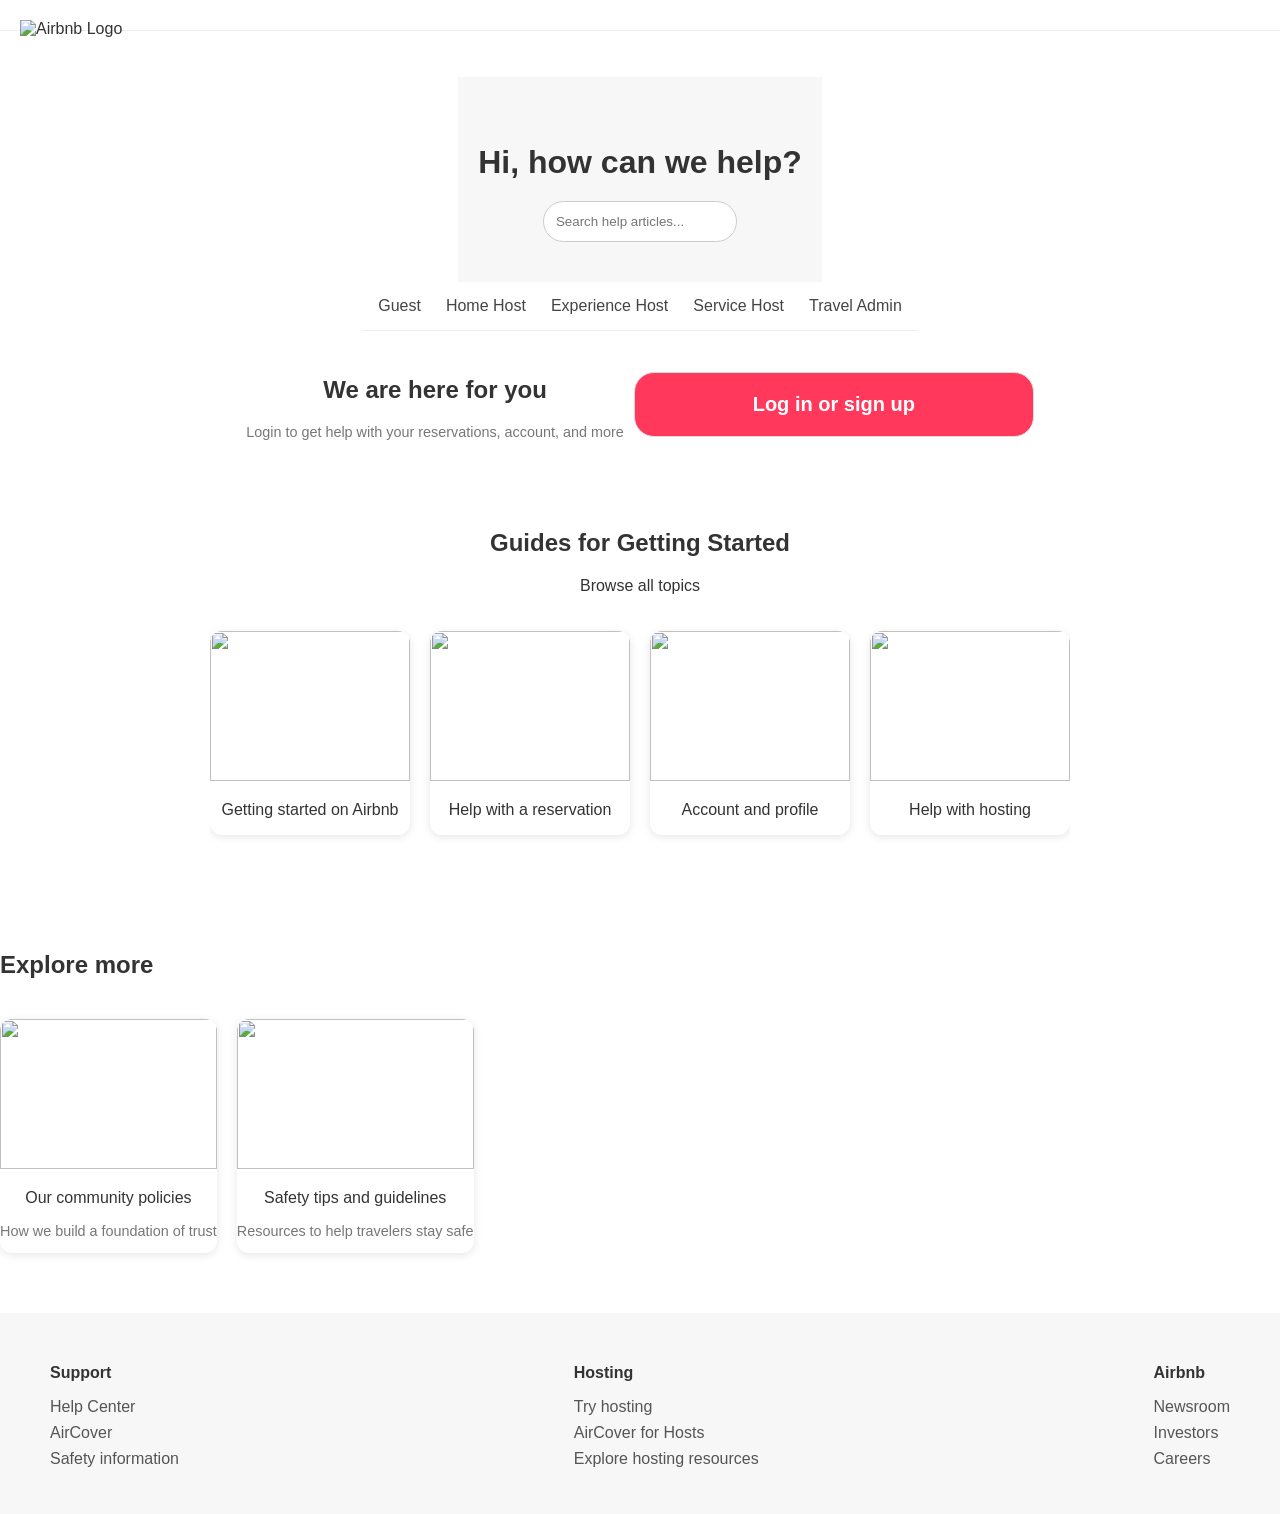
==== help-center.html @ eb3e0f58 "airbnb 2" ====
<!DOCTYPE html>
<html lang="en">
<head>
  <meta charset="UTF-8">
  <meta name="viewport" content="width=device-width, initial-scale=1.0">
  <title>Airbnb Help Center Clone</title>
  <link rel="stylesheet" href="help-center.css">
</head>
<body>

  <!-- Logo -->
  <header class="header-bar">
    <div class="logo">
      <img src="https://1000logos.net/wp-content/uploads/2017/08/Airbnb-logo.jpg" alt="Airbnb Logo">
    </div>
  </header>
   <div class="main-container">

  <!-- Hero Section -->
  <section class="help-hero">
    <h1>Hi, how can we help?</h1>
    <input type="search" placeholder="Search help articles..." class="search-help">
  </section>

  <!-- Navigation Tabs -->
  <nav class="help-nav">
    <a href="#">Guest</a>
    <a href="#">Home Host</a>
    <a href="#">Experience Host</a>
    <a href="#">Service Host</a>
    <a href="#">Travel Admin</a>
  </nav>

  <!-- Welcome + Login/Signup -->
  <section class="welcome-section">
    <div class="welcome-text">
      <h2>We are here for you</h2>
      <p class="subtitle">Login to get help with your reservations, account, and more</p>
    </div>
    <div class="auth-buttons">
      <button class="login-btn">Log in or sign up</button>
     
    </div>
  </section>

  <!-- Guides -->
  <section class="guides">
    <h2>Guides for Getting Started</h2>
    <p class="browse">Browse all topics</p>
    <div class="scroll-container">
      <div class="home-card">
        <img src="https://images.contentstack.io/v3/assets/bltec2ed8e3c4b1e16d/bltfbcc7f32e0cd6ff5/getting-started-on-airbnb-optimized.jpg" alt="">
        <p>Getting started on Airbnb</p>
      </div>
      <div class="home-card">
        <img src="https://images.contentstack.io/v3/assets/bltec2ed8e3c4b1e16d/blt7b9def132e4aa927/help-with-a-reservation-optimized.jpg" alt="">
        <p>Help with a reservation</p>
      </div>
      <div class="home-card">
        <img src="https://images.contentstack.io/v3/assets/bltec2ed8e3c4b1e16d/blt5912675266dfa56f/AC_Guests_HG_EN_S@3x.png" alt="">
        <p>Account and profile</p>
      </div>
      <div class="home-card">
        <img src="https://images.contentstack.io/v3/assets/bltec2ed8e3c4b1e16d/bltc2c41caec93eaf03/help-with-hosting-optimized.jpg" alt="">
        <p>Help with hosting</p>
      </div>
    </div>
  </section>
  </div>
  <div>
    <section class="Explore">
        <h2>Explore more</h2>
        <div class="scroll-container">
      <div class="home-card">
        <img src="https://images.contentstack.io/v3/assets/bltec2ed8e3c4b1e16d/blt6a2935c750dda8a0/6179c6499778eb18575b3c0b/Airbnb-Policy-Web.png" alt="">
        <p>Our community policies</p>
        <p class="subtitle">How we build a foundation of trust</p>
      </div>
      <div class="home-card">
        <img src="https://images.contentstack.io/v3/assets/bltec2ed8e3c4b1e16d/blt93efaa7b7d28041c/Airbnb-Safety-Web.png" alt="">
        <p>Safety tips and guidelines</p>
        <p class="subtitle">Resources to help travelers stay safe</p>
      </div>
    </section>
  </div>

  <!-- Footer -->
  <footer class="help-footer">
    <div class="footer-links">
      <div>
        <h4>Support</h4>
        <ul>
          <li><a href="#">Help Center</a></li>
          <li><a href="#">AirCover</a></li>
          <li><a href="#">Safety information</a></li>
        </ul>
      </div>
      <div>
        <h4>Hosting</h4>
        <ul>
          <li><a href="#">Try hosting</a></li>
          <li><a href="#">AirCover for Hosts</a></li>
          <li><a href="#">Explore hosting resources</a></li>
        </ul>
      </div>
      <div>
        <h4>Airbnb</h4>
        <ul>
          <li><a href="#">Newsroom</a></li>
          <li><a href="#">Investors</a></li>
          <li><a href="#">Careers</a></li>
        </ul>
      </div>
    </div>
  </footer>

</body>
</html>
---- help-center.css ----
body {
  font-family: Arial, sans-serif;
  margin: 0;
  background: #fff;
  color: #333;
}
.logo {
  position: absolute;
  top: 20px;
  left: 20px;
}

/* center everything else */
.main-container {
  display: flex;
  flex-direction: column;
  align-items: center;   /* center horizontally */
  justify-content: center; /* center vertically */
  min-height: 100vh;     /* full height of screen */
  text-align: center;
}
.header-bar {
  padding: 15px 30px;
  border-bottom: 1px solid #eee;
}

.logo img {
  height: 40px;
}

/* Hero */
.help-hero {
  text-align: center;
  padding: 40px 20px;
  background: #f7f7f7;
}

.help-hero h1 {
  margin-bottom: 20px;
  font-size: 2rem;
}

.search-help {
  width: 60%;
  max-width: 500px;
  padding: 12px;
  border-radius: 25px;
  border: 1px solid #ccc;
  outline: none;
}

/* Nav */
.help-nav {
  display: flex;
  justify-content: center;
  gap: 25px;
  padding: 15px;
  border-bottom: 1px solid #eee;
}

.help-nav a {
  text-decoration: none;
  color: #444;
  font-weight: 500;
}

/* Welcome + Auth */
.welcome-section {
  display: flex;
  justify-content: space-between;
  align-items: center;
  padding: 25px 50px;
}

.subtitle {
  color: #777;
  font-size: 0.9rem;
}

.auth-buttons button {
  margin-left: 10px;
  padding: 20px 40px;
  width: 400px;
  border-radius: 20px;
  border: 1px solid #ddd;
  color: white;
  cursor: pointer;
  background:#ff385c;
  font-weight: 700;
  font-size: 20px;
}



/* Guides */
.guides {
  padding: 30px 50px;
}

.scroll-container {
  display: flex;
  gap: 20px;
  overflow-x: auto;
  padding: 20px 0;
}

.home-card {
  min-width: 200px;
  border-radius: 12px;
  overflow: hidden;
  box-shadow: 0 2px 8px rgba(0,0,0,0.1);
  background: white;
  text-align: center;
}

.home-card img {
  width: 100%;
  height: 150px;
  object-fit: cover;
}

/* Footer */
.help-footer {
  background: #f7f7f7;
  padding: 30px 50px;
  margin-top: 40px;
}

.footer-links {
  display: flex;
  justify-content: space-between;
}

.footer-links h4 {
  margin-bottom: 10px;
}

.footer-links ul {
  list-style: none;
  padding: 0;
}

.footer-links ul li {
  margin-bottom: 8px;
}

.footer-links a {
  text-decoration: none;
  color: #555;
}
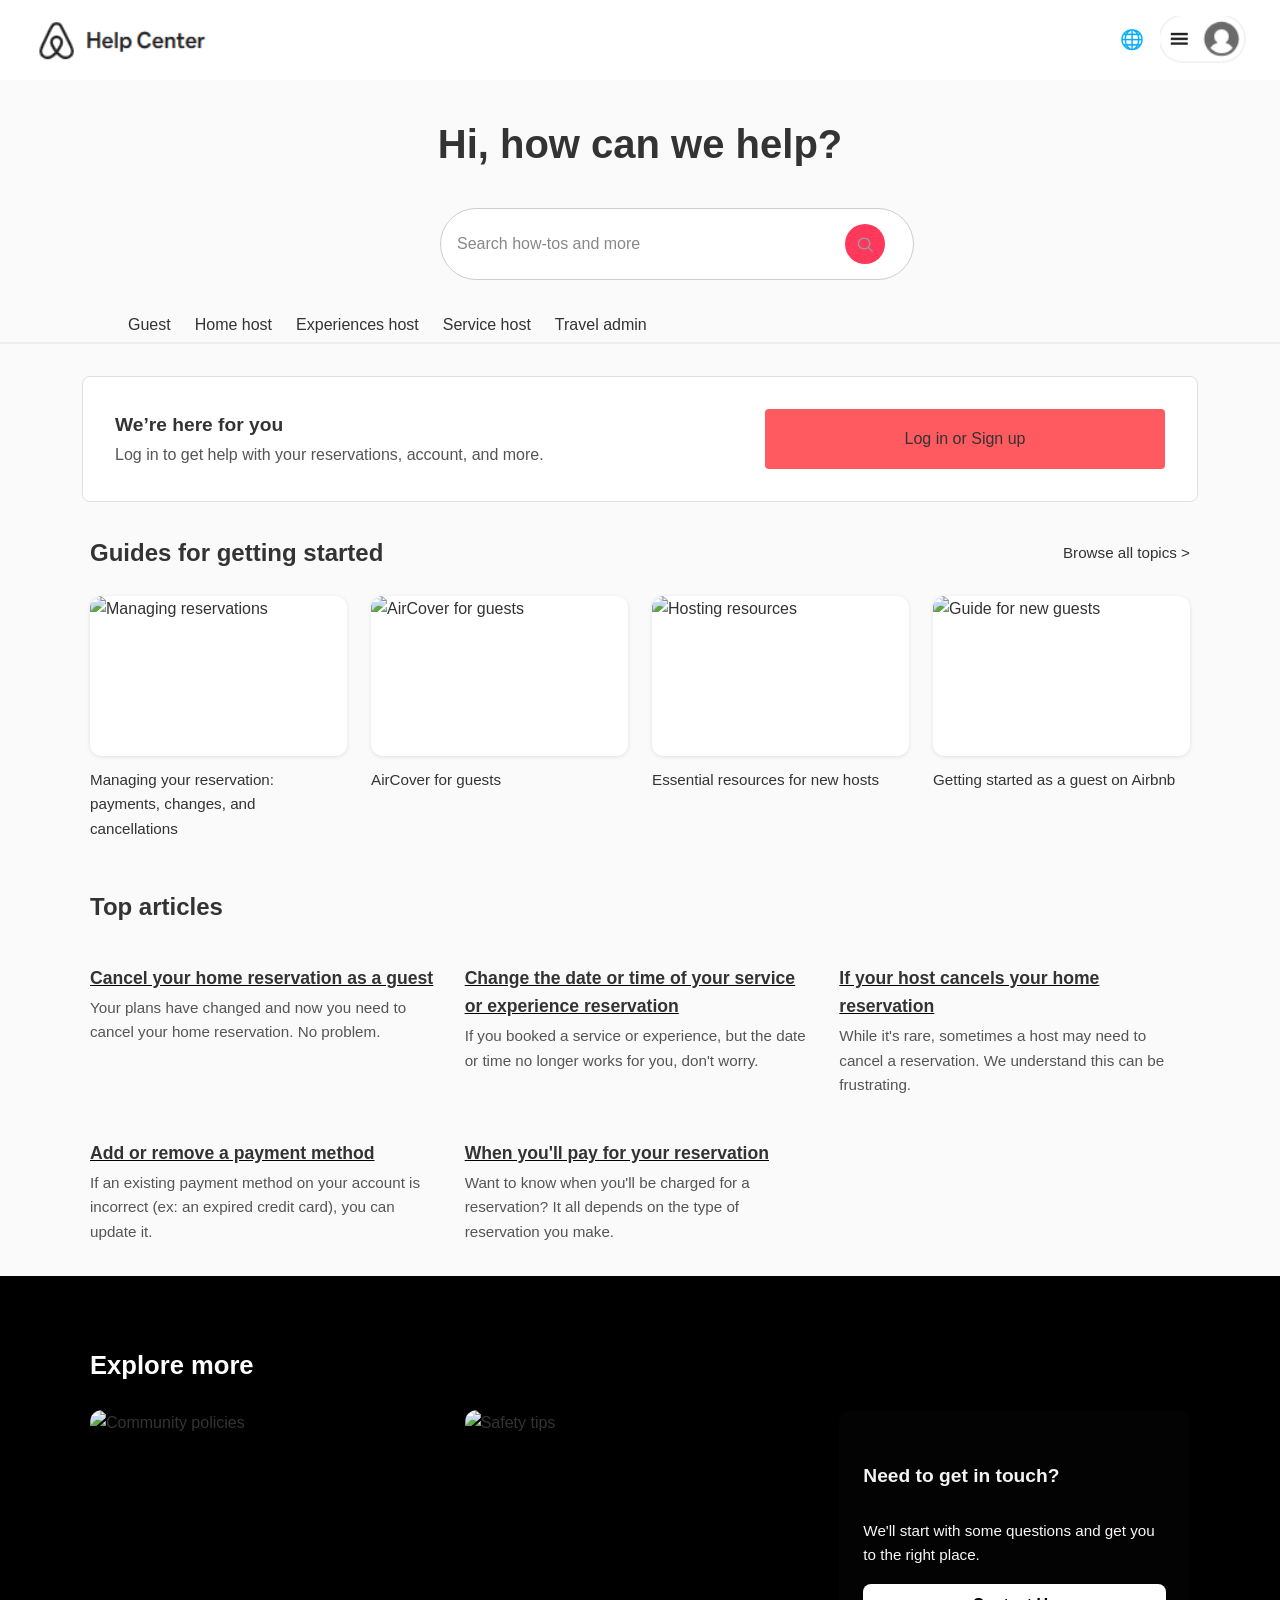
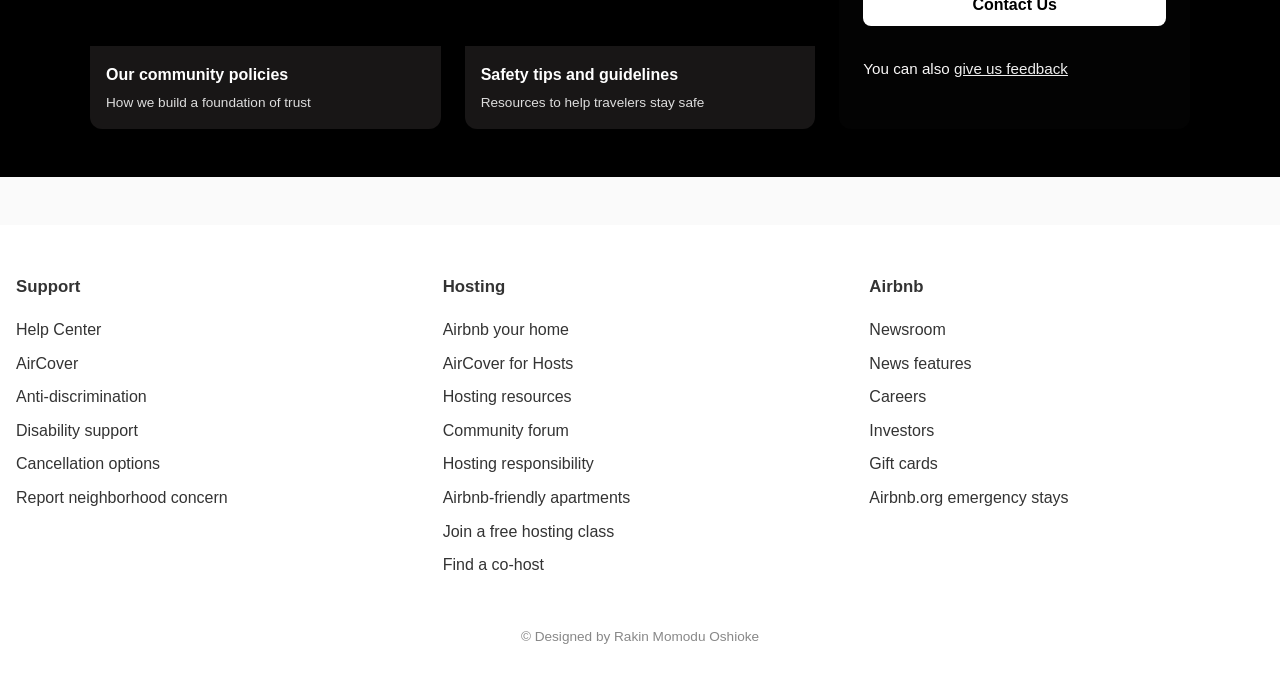
==== commit 012bc3d3: "Updated homepage design and fixed navbar" ====
--- a/help-center.html
+++ b/help-center.html
@@ -3,116 +3,199 @@
 <head>
   <meta charset="UTF-8">
   <meta name="viewport" content="width=device-width, initial-scale=1.0">
-  <title>Airbnb Help Center Clone</title>
+  <title>Airbnb Help Center</title>
   <link rel="stylesheet" href="help-center.css">
 </head>
 <body>
-
-  <!-- Logo -->
-  <header class="header-bar">
+  <!-- Header -->
+  <header>
     <div class="logo">
-      <img src="https://1000logos.net/wp-content/uploads/2017/08/Airbnb-logo.jpg" alt="Airbnb Logo">
-    </div>
+      <img src="Screenshot 2025-08-26 094814.png" alt="Airbnb Logo">
+    </div>
+    <nav class="user-menu" aria-label="User menu">
+      <a href="#" aria-label="Change language">🌐</a>
+      <a href="#"><img src="Screenshot 2025-08-26 094837.png" alt="A"></a>
+    </nav>
   </header>
-   <div class="main-container">
-
-  <!-- Hero Section -->
-  <section class="help-hero">
+
+  <main>
+    <!-- Main Title -->
     <h1>Hi, how can we help?</h1>
-    <input type="search" placeholder="Search help articles..." class="search-help">
-  </section>
-
-  <!-- Navigation Tabs -->
-  <nav class="help-nav">
-    <a href="#">Guest</a>
-    <a href="#">Home Host</a>
-    <a href="#">Experience Host</a>
-    <a href="#">Service Host</a>
-    <a href="#">Travel Admin</a>
-  </nav>
-
-  <!-- Welcome + Login/Signup -->
-  <section class="welcome-section">
-    <div class="welcome-text">
-      <h2>We are here for you</h2>
-      <p class="subtitle">Login to get help with your reservations, account, and more</p>
-    </div>
-    <div class="auth-buttons">
-      <button class="login-btn">Log in or sign up</button>
-     
-    </div>
-  </section>
-
-  <!-- Guides -->
-  <section class="guides">
-    <h2>Guides for Getting Started</h2>
-    <p class="browse">Browse all topics</p>
-    <div class="scroll-container">
-      <div class="home-card">
-        <img src="https://images.contentstack.io/v3/assets/bltec2ed8e3c4b1e16d/bltfbcc7f32e0cd6ff5/getting-started-on-airbnb-optimized.jpg" alt="">
-        <p>Getting started on Airbnb</p>
-      </div>
-      <div class="home-card">
-        <img src="https://images.contentstack.io/v3/assets/bltec2ed8e3c4b1e16d/blt7b9def132e4aa927/help-with-a-reservation-optimized.jpg" alt="">
-        <p>Help with a reservation</p>
-      </div>
-      <div class="home-card">
-        <img src="https://images.contentstack.io/v3/assets/bltec2ed8e3c4b1e16d/blt5912675266dfa56f/AC_Guests_HG_EN_S@3x.png" alt="">
-        <p>Account and profile</p>
-      </div>
-      <div class="home-card">
-        <img src="https://images.contentstack.io/v3/assets/bltec2ed8e3c4b1e16d/bltc2c41caec93eaf03/help-with-hosting-optimized.jpg" alt="">
-        <p>Help with hosting</p>
-      </div>
-    </div>
-  </section>
-  </div>
-  <div>
-    <section class="Explore">
-        <h2>Explore more</h2>
-        <div class="scroll-container">
-      <div class="home-card">
-        <img src="https://images.contentstack.io/v3/assets/bltec2ed8e3c4b1e16d/blt6a2935c750dda8a0/6179c6499778eb18575b3c0b/Airbnb-Policy-Web.png" alt="">
-        <p>Our community policies</p>
-        <p class="subtitle">How we build a foundation of trust</p>
-      </div>
-      <div class="home-card">
-        <img src="https://images.contentstack.io/v3/assets/bltec2ed8e3c4b1e16d/blt93efaa7b7d28041c/Airbnb-Safety-Web.png" alt="">
-        <p>Safety tips and guidelines</p>
-        <p class="subtitle">Resources to help travelers stay safe</p>
+
+    <!-- Search -->
+    <div class="search-bar-button">
+      <div class="search-section">
+        <input type="text" placeholder="Search how-tos and more">
+        <div class="search-icon">
+          <img src="search.png" alt="Search Icon">
+        </div>
+      </div>
+    </div>
+
+    <!-- Navigation -->
+    <nav class="main-nav">
+      <a href="#">Guest</a>
+      <a href="#">Home host</a>
+      <a href="#">Experiences host</a>
+      <a href="#">Service host</a>
+      <a href="#">Travel admin</a>
+    </nav>
+
+   <!-- Sign up -->
+<div class="sign-up">
+  <div class="sign-up-text">
+    <span class="label">We’re here for you</span>
+    <p class="subtext">Log in to get help with your reservations, account, and more.</p>
+  </div>
+  <button><a href="another.html">Log in or Sign up</a></button>
+</div>
+
+
+   <!-- Guides -->
+    <section class="guides-section">
+  <div class="guides-header">
+    <h2>Guides for getting started</h2>
+    <a href="#">Browse all topics &gt;</a>
+  </div>
+
+  <div class="guides">
+    <div class="guide">
+      <div class="guide-card">
+        <img src="https://images.contentstack.io/v3/assets/bltec2ed8e3c4b1e16d/blt7b9def132e4aa927/help-with-a-reservation-optimized.jpg" alt="Managing reservations">
+      </div>
+      <p>Managing your reservation: payments, changes, and cancellations</p>
+    </div>
+
+    <div class="guide">
+      <div class="guide-card">
+        <img src="https://images.contentstack.io/v3/assets/bltec2ed8e3c4b1e16d/blt5912675266dfa56f/AC_Guests_HG_EN_S@3x.png" alt="AirCover for guests">
+      </div>
+      <p>AirCover for guests</p>
+    </div>
+
+    <div class="guide">
+      <div class="guide-card">
+        <img src="https://images.contentstack.io/v3/assets/bltec2ed8e3c4b1e16d/bltc2c41caec93eaf03/help-with-hosting-optimized.jpg" alt="Hosting resources">
+      </div>
+      <p>Essential resources for new hosts</p>
+    </div>
+
+    <div class="guide">
+      <div class="guide-card">
+        <img src="https://images.contentstack.io/v3/assets/bltec2ed8e3c4b1e16d/blt7af0ed915470bd33/how-reviews-work-optimized.jpg" alt="Guide for new guests">
+      </div>
+      <p>Getting started as a guest on Airbnb</p>
+    </div>
+  </div>
+</section>
+
+
+
+    <!-- Top Articles -->
+    <section class="top-articles">
+      
+        <h2>Top articles</h2>
+        <div class="articles-list">
+          <div class="article-item">
+            <h3><a href="">Cancel your home reservation as a guest</a></h3>
+            <p>Your plans have changed and now you need to cancel your home reservation. No problem.</p>
+          </div>
+          <div class="article-item">
+            <h3><a href="#">Change the date or time of your service or experience reservation</a></h3>
+            <p>If you booked a service or experience, but the date or time no longer works for you, don't worry.</p>
+          </div>
+          <div class="article-item">
+            <h3><a href="">If your host cancels your home reservation</a></h3>
+            <p>While it's rare, sometimes a host may need to cancel a reservation. We understand this can be frustrating.</p>
+          </div>
+          <div class="article-item">
+            <h3><a href="">Add or remove a payment method</a></h3>
+            <p>If an existing payment method on your account is incorrect (ex: an expired credit card), you can update it.</p>
+          </div>
+          <div class="article-item">
+            <h3><a href="">When you'll pay for your reservation</a></h3>
+            <p>Want to know when you'll be charged for a reservation? It all depends on the type of reservation you make.</p>
+          </div>
+        </div>
       </div>
     </section>
-  </div>
+
+    <!-- Explore More -->
+<section class="explore-more">
+  <div class="explore-container">
+    <h2 class="section-title">Explore more</h2>
+    <div class="explore-grid">
+      <!-- Card 1 -->
+      <div class="explore-card">
+        <img src="https://images.contentstack.io/v3/assets/bltec2ed8e3c4b1e16d/blt6a2935c750dda8a0/6179c6499778eb18575b3c0b/Airbnb-Policy-Web.png" alt="Community policies">
+        <div class="card-text">
+          <h3>Our community policies</h3>
+          <p>How we build a foundation of trust</p>
+        </div>
+      </div>
+
+      <!-- Card 2 -->
+      <div class="explore-card">
+        <img src="https://images.contentstack.io/v3/assets/bltec2ed8e3c4b1e16d/blt93efaa7b7d28041c/Airbnb-Safety-Web.png" alt="Safety tips">
+        <div class="card-text">
+          <h3>Safety tips and guidelines</h3>
+          <p>Resources to help travelers stay safe</p>
+        </div>
+      </div>
+
+      <!-- Contact Card -->
+      <div class="contacts explore-card">
+        <h3>Need to get in touch?</h3>
+        <p>We'll start with some questions and get you to the right place.</p>
+        <button><a href="contactus.html">Contact Us</a></button>
+        <p>You can also <a href="#">give us feedback</a></p>
+      </div>
+    </div>
+  </div>
+</section>
+
+  </main>
 
   <!-- Footer -->
-  <footer class="help-footer">
-    <div class="footer-links">
+  <footer>
+    <div class="footer-columns">
       <div>
-        <h4>Support</h4>
+        <h3>Support</h3>
         <ul>
           <li><a href="#">Help Center</a></li>
           <li><a href="#">AirCover</a></li>
-          <li><a href="#">Safety information</a></li>
+          <li><a href="#">Anti-discrimination</a></li>
+          <li><a href="#">Disability support</a></li>
+          <li><a href="#">Cancellation options</a></li>
+          <li><a href="#">Report neighborhood concern</a></li>
         </ul>
       </div>
       <div>
-        <h4>Hosting</h4>
+        <h3>Hosting</h3>
         <ul>
-          <li><a href="#">Try hosting</a></li>
+          <li><a href="#">Airbnb your home</a></li>
           <li><a href="#">AirCover for Hosts</a></li>
-          <li><a href="#">Explore hosting resources</a></li>
+          <li><a href="#">Hosting resources</a></li>
+          <li><a href="#">Community forum</a></li>
+          <li><a href="#">Hosting responsibility</a></li>
+          <li><a href="#">Airbnb-friendly apartments</a></li>
+          <li><a href="#">Join a free hosting class</a></li>
+          <li><a href="#">Find a co-host</a></li>
         </ul>
       </div>
       <div>
-        <h4>Airbnb</h4>
+        <h3>Airbnb</h3>
         <ul>
           <li><a href="#">Newsroom</a></li>
+          <li><a href="#">News features</a></li>
+          <li><a href="#">Careers</a></li>
           <li><a href="#">Investors</a></li>
-          <li><a href="#">Careers</a></li>
+          <li><a href="#">Gift cards</a></li>
+          <li><a href="#">Airbnb.org emergency stays</a></li>
         </ul>
       </div>
     </div>
+    <span class="end">&copy; Designed by Rakin Momodu Oshioke</span>
   </footer>
-
 </body>
 </html>
--- a/help-center.css
+++ b/help-center.css
@@ -1,150 +1,442 @@
+/* General Reset & Typography */
 body {
-  font-family: Arial, sans-serif;
+  font-family: 'Circular', -apple-system, BlinkMacSystemFont, sans-serif;
+  color: #333;
+  background-color: #fafafa;
+  line-height: 1.6;
   margin: 0;
-  background: #fff;
+}
+a {
+  text-decoration: none;
   color: #333;
 }
-.logo {
+button {
+  cursor: pointer;
+  border: none;
+  font-family: inherit;
+}
+
+/* Header & Navbar */
+header {
+  background-color: white;
+  padding: 1rem 2rem;
+  display: flex;
+  justify-content: space-between; /* logo left, menu right */
+  align-items: center;            /* keeps everything on the same line */
+}
+
+.logo img {
+  height: 48px;
+  display: block; /* removes tiny bottom whitespace from inline images */
+}
+
+.user-menu {
+  display: flex;       /* line up items horizontally */
+  align-items: center; /* vertically center them */
+}
+
+.user-menu a {
+  margin-left: 1rem;
+  font-size: 1.2rem;
+  display: flex;        /* keeps icon/text aligned */
+  align-items: center;
+}
+
+.user-menu img {
+  height: 48px;
+  display: block;
+}
+
+
+/* Main Title */
+main h1 {
+  text-align: center;
+  font-size: 2.5rem;
+  margin: 2rem 0;
+}
+
+/* Search Bar */
+.search-bar-button {
+  display: flex;
+  justify-content: center;
+  margin: 2rem 0;
+}
+.search-section {
+  position: relative;
+  margin: 0 auto;
+  width:400px;
+}
+.search-section input {
+  width: 100%;
+  height: 70px;
+  padding: 0 3.5rem 0 1rem;
+  border: 1px solid #ccc;
+  border-radius: 50px;
+  font-size: 1rem;
+  background-color: #fff;
+  color: #333;
+}
+.search-section input::placeholder {
+  color: #888;
+}
+.search-section input:focus {
+  outline: none;
+  border-color: #ff5a5f;
+  box-shadow: 0 0 0 3px rgba(255, 90, 95, 0.2);
+}
+.search-icon {
   position: absolute;
-  top: 20px;
-  left: 20px;
-}
-
-/* center everything else */
-.main-container {
-  display: flex;
-  flex-direction: column;
-  align-items: center;   /* center horizontally */
-  justify-content: center; /* center vertically */
-  min-height: 100vh;     /* full height of screen */
-  text-align: center;
-}
-.header-bar {
-  padding: 15px 30px;
-  border-bottom: 1px solid #eee;
-}
-
-.logo img {
+  top: 50%;
+  right:-45px;
+  transform: translateY(-50%);
+  background: #ff385c;
+  border-radius: 50%;
+  width: 40px;
   height: 40px;
-}
-
-/* Hero */
-.help-hero {
-  text-align: center;
-  padding: 40px 20px;
-  background: #f7f7f7;
-}
-
-.help-hero h1 {
-  margin-bottom: 20px;
-  font-size: 2rem;
-}
-
-.search-help {
-  width: 60%;
-  max-width: 500px;
-  padding: 12px;
-  border-radius: 25px;
-  border: 1px solid #ccc;
-  outline: none;
-}
-
-/* Nav */
-.help-nav {
-  display: flex;
+  display: flex;
+  align-items: center;
   justify-content: center;
-  gap: 25px;
-  padding: 15px;
-  border-bottom: 1px solid #eee;
-}
-
-.help-nav a {
-  text-decoration: none;
-  color: #444;
+  cursor: pointer;
+}
+.search-icon img {
+  width: 18px;
+  height: 18px;
+}
+
+/* Navigation */
+.main-nav {
+  display: flex;
+  justify-content: flex-start;
+  gap: 1.5rem;
+  padding: 0.rem 2rem;
+  padding-left: 8rem;
+  margin: 0 auto 2rem;
+  border-bottom: 2px solid #eee;
+}
+.main-nav a {
+  position: relative;
   font-weight: 500;
-}
-
-/* Welcome + Auth */
-.welcome-section {
+  font-size: 1rem;
+  padding-bottom: 4px;
+}
+.main-nav a::after {
+  content: "";
+  position: absolute;
+  bottom: 0;
+  left: 0;
+  width: 0;
+  height: 2px;
+  background: #ff385c;
+  transition: width 0.3s ease;
+}
+.main-nav a:hover::after {
+  width: 100%;
+}
+
+/* Sign-up Section */
+.sign-up {
+  background-color: #fff;
+  border: 1px solid #e0e0e0;
+  padding: 2rem;
+  border-radius: 8px;
+  text-align: left;
+  margin: 1.5rem auto;
+  max-width: 1050px;
+
+  display: flex;
+  justify-content: space-between; /* text left, button right */
+  align-items: center;
+}
+
+.sign-up-text {
+  display: flex;
+  flex-direction: column; /* stack label + subtext */
+}
+
+.sign-up .label {
+  font-size: 1.2rem;
+  font-weight: bold;
+  margin-bottom: 0.2rem;
+}
+
+.sign-up .subtext {
+  font-size: 1rem;
+  color: #555;
+  margin: 0;
+  line-height: 1.4;
+}
+
+.sign-up button {
+  background-color: #ff5a5f;
+  color: white;
+  padding: 0.75rem 2rem;
+  border-radius: 4px;
+  font-size: 1rem;
+  min-width: 400px;
+  height: 60px;
+}
+
+.sign-up button:hover {
+  background-color: #e14d50;
+}
+
+
+
+/* Guides Section */
+/* Guides Section */
+.guides-section {
+  margin: 2rem auto;
+  max-width: 1100px;
+  padding: 0 1rem;
+}
+
+.guides-header {
   display: flex;
   justify-content: space-between;
   align-items: center;
-  padding: 25px 50px;
-}
-
-.subtitle {
-  color: #777;
-  font-size: 0.9rem;
-}
-
-.auth-buttons button {
-  margin-left: 10px;
-  padding: 20px 40px;
-  width: 400px;
-  border-radius: 20px;
-  border: 1px solid #ddd;
-  color: white;
-  cursor: pointer;
-  background:#ff385c;
-  font-weight: 700;
-  font-size: 20px;
-}
-
-
-
-/* Guides */
+  margin-bottom: 1.5rem;
+}
+
+.guides-header h2 {
+  font-size: 1.5rem;
+  font-weight: bold;
+  margin: 0;
+}
+
+.guides-header a {
+  font-size: 0.95rem;
+  color: #333;
+  text-decoration: none;
+  font-weight: 500;
+}
+
+.guides-header a:hover {
+  text-decoration: underline;
+}
+
+/* Grid of Guides */
 .guides {
-  padding: 30px 50px;
-}
-
-.scroll-container {
-  display: flex;
-  gap: 20px;
-  overflow-x: auto;
-  padding: 20px 0;
-}
-
-.home-card {
-  min-width: 200px;
+  display: grid;
+  grid-template-columns: repeat(auto-fit, minmax(220px, 1fr));
+  gap: 1.5rem;
+}
+
+.guide-card {
+  background-color: white;
   border-radius: 12px;
   overflow: hidden;
-  box-shadow: 0 2px 8px rgba(0,0,0,0.1);
-  background: white;
-  text-align: center;
-}
-
-.home-card img {
-  width: 100%;
-  height: 150px;
+  box-shadow: 0 1px 4px rgba(0,0,0,0.1);
+}
+
+.guide-card img {
+  width: 100%;
+  height: 160px; /* keeps all images equal */
   object-fit: cover;
-}
+  display: block;
+}
+
+/* Text below the card */
+.guide p {
+  margin-top: 0.75rem;
+  font-size: 0.95rem;
+  color: #333;
+  text-align: left; /* change to center if you want */
+}
+
+
+/* Articles */
+/* Section layout */
+.top-articles {
+  margin: 2rem auto;
+  max-width: 1100px;  /* keeps width fixed */
+  width: 100%;        /* ensures it shrinks nicely on smaller screens */
+  padding: 0 1rem;    /* small side padding */
+}
+
+/* Grid layout: 3 by 2 */
+.articles-list {
+  display: grid;
+  grid-template-columns: repeat(3, 1fr); /* 3 equal columns */
+  gap: 1.5rem;
+  margin-top: 1rem;
+}
+
+/* Headings */
+.article-item h3 {
+  font-size: 1.1rem;
+  margin-bottom: 0.25rem;
+  text-decoration: underline; /* underline */
+  color: #000; /* black */
+}
+.article-item h2{
+  color: black;
+}
+.section-title {
+  font-size: 1.5rem;
+  font-weight: bold;
+  margin-bottom: 0.5rem; /* reduce space under heading */
+}
+
+/* Paragraphs */
+.article-item p {
+  font-size: 0.95rem;
+  color: #555;
+  margin: 0;
+}
+/* Full width black background */
+.explore-more {
+  background: #000;
+  width: 100%;
+  padding: 3rem 0;
+}
+
+/* Centered content inside */
+.explore-container {
+  max-width: 1100px;
+  margin: 0 auto;
+  padding: 0 1rem;
+}
+
+/* Title */
+.section-title {
+  font-size: 1.6rem;
+  font-weight: 700;
+  color: #fff;
+  margin-bottom: 1.5rem;
+}
+
+/* Grid layout */
+.explore-grid {
+  display: grid;
+  grid-template-columns: repeat(3, 1fr);
+  gap: 1.5rem;
+}
+
+/* Image cards */
+.explore-card {
+  position: relative;
+  border-radius: 12px;
+  overflow: hidden;
+  background: #000;
+}
+
+.explore-card img {
+  width: 100%;
+  display: block;
+  object-fit: cover;
+}
+
+/* Text overlay */
+.card-text {
+  position: absolute;
+  bottom: 0;
+  left: 0;
+  width: 100%;
+  padding: 1rem;
+  background: #181616;
+  color: #fff;
+}
+
+.card-text h3 {
+  font-size: 1rem;
+  margin: 0 0 0.25rem 0;
+  font-weight: 600;
+}
+
+.card-text p {
+  font-size: 0.85rem;
+  margin: 0;
+  color: #ddd;
+}
+
+/* Contact card */
+.contacts {
+  background: #030303;
+  color:black;
+  border-radius: 12px;
+  padding: 2rem 1.5rem;
+  display: flex;
+  flex-direction: column;
+  justify-content: center;
+}
+
+.contacts h3 {
+  font-size: 1.2rem;
+  font-weight: bold;
+  margin-bottom: 0.75rem;
+  color:  #f3f3f3;
+}
+
+.contacts p {
+  font-size: 0.95rem;
+  margin-bottom: 1rem;
+  color: #faf8f8;
+}
+
+.contacts button {
+  padding: 0.75rem;
+  font-size: 1rem;
+  font-weight: 600;
+  border: none;
+  border-radius: 8px;
+  background: #fff;
+  cursor: pointer;
+  margin-bottom: 1rem;
+  transition: background 0.2s;
+  color:black;
+
+}
+.contacts button a {
+  color: black;         /* force link text inside button to be black */
+  text-decoration: none; /* remove underline */
+  display: block;       /* makes link fill the button */
+}
+
+
+.contacts button:hover {
+  background: #e6e6e6;
+}
+
+.contacts a {
+  color: #eeeeee;
+  text-decoration: underline;
+}
+
 
 /* Footer */
-.help-footer {
-  background: #f7f7f7;
-  padding: 30px 50px;
-  margin-top: 40px;
-}
-
-.footer-links {
-  display: flex;
+footer {
+  background-color: white;
+  padding: 2rem 1rem;
+  margin-top: 3rem;
+}
+.footer-columns {
+  display: flex;
+  flex-wrap: wrap;
   justify-content: space-between;
-}
-
-.footer-links h4 {
-  margin-bottom: 10px;
-}
-
-.footer-links ul {
+  gap: 2rem;
+}
+.footer-columns div {
+  flex: 1;
+  min-width: 180px;
+}
+.footer-columns h3 {
+  margin-bottom: 0.75rem;
+  font-size: 1.05rem;
+}
+.footer-columns ul {
   list-style: none;
   padding: 0;
 }
-
-.footer-links ul li {
-  margin-bottom: 8px;
-}
-
-.footer-links a {
-  text-decoration: none;
-  color: #555;
-}
+.footer-columns li {
+  margin-bottom: 0.5rem;
+}
+.footer-columns a:hover {
+  text-decoration: underline;
+}
+footer .end {
+  display: block;
+  text-align: center;
+  margin-top: 2rem;
+  font-size: 0.85rem;
+  color: #888;
+}
